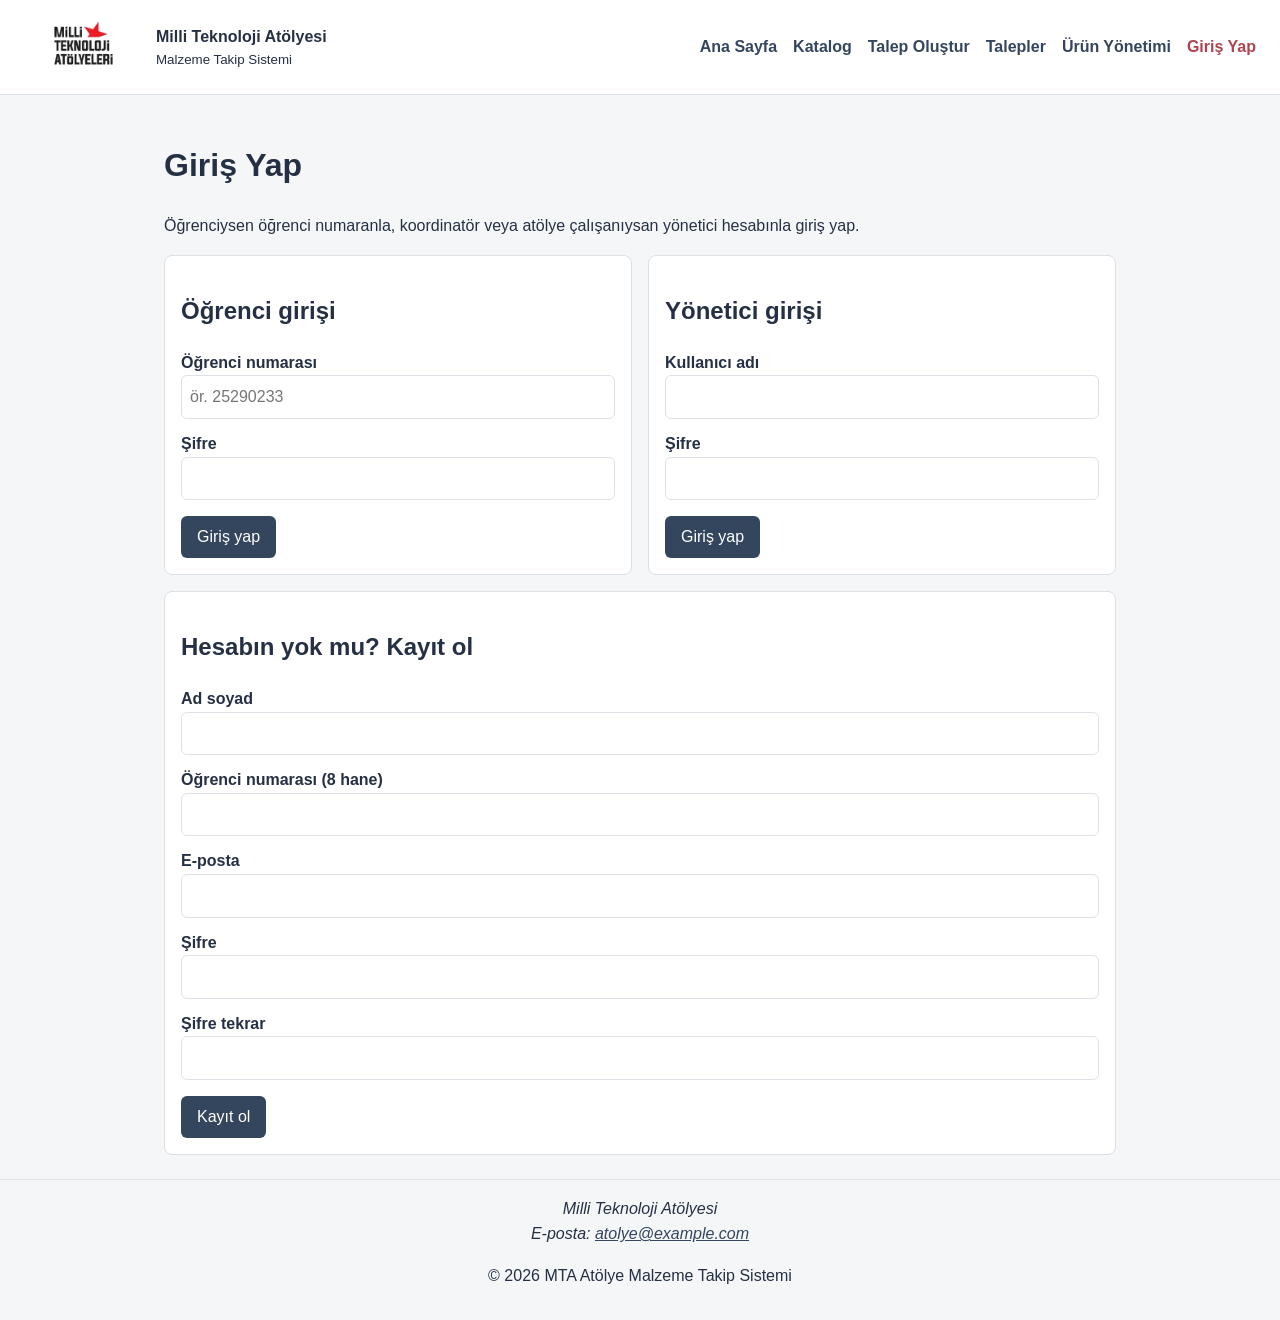
==== giris.html @ 59b04cc8 "Hafta 2: diğer sayfaların HTML iskeletleri, ortak menü, CSS ile düzen ve mobil uyum, menü düğmesi" ====
<!DOCTYPE html>
<html lang="tr">
<head>
  <meta charset="UTF-8">
  <meta name="viewport" content="width=device-width, initial-scale=1.0">
  <title>Giriş Yap | MTA Atölye Malzeme Takip</title>
  <link rel="icon" href="assets/mta-arkaplansiz.png">
  <link rel="stylesheet" href="css/style.css">
</head>
<body>
  <header class="site-header">
    <a href="index.html" class="brand">
      <img src="assets/mta-arkaplansiz.png" alt="Milli Teknoloji Atölyeleri logosu" width="120" height="70">
      <span>
        <strong>Milli Teknoloji Atölyesi</strong>
        <small>Malzeme Takip Sistemi</small>
      </span>
    </a>

    <button type="button" class="menu-toggle" aria-expanded="false" aria-controls="ana-menu">Menü</button>

    <nav aria-label="Ana menü">
      <ul class="menu" id="ana-menu">
        <li><a href="index.html">Ana Sayfa</a></li>
        <li><a href="katalog.html">Katalog</a></li>
        <li><a href="talep.html">Talep Oluştur</a></li>
        <li><a href="talepler.html">Talepler</a></li>
        <li><a href="urun-yonetimi.html">Ürün Yönetimi</a></li>
        <li><a href="giris.html" aria-current="page">Giriş Yap</a></li>
      </ul>
    </nav>
  </header>

  <main>

    <h1>Giriş Yap</h1>
    <p>Öğrenciysen öğrenci numaranla, koordinatör veya atölye çalışanıysan yönetici hesabınla giriş yap.</p>

    <div class="columns">
      <section class="panel">
        <h2>Öğrenci girişi</h2>
        <form>
          <label for="ogrenci-no">Öğrenci numarası</label>
          <input type="text" id="ogrenci-no" name="ogrenciNo" inputmode="numeric" placeholder="ör. 25290233">

          <label for="ogrenci-sifre">Şifre</label>
          <input type="password" id="ogrenci-sifre" name="sifre">

          <button type="submit" class="button">Giriş yap</button>
        </form>
      </section>

      <section class="panel">
        <h2>Yönetici girişi</h2>
        <form>
          <label for="kullanici-adi">Kullanıcı adı</label>
          <input type="text" id="kullanici-adi" name="kullaniciAdi">

          <label for="yonetici-sifre">Şifre</label>
          <input type="password" id="yonetici-sifre" name="sifre">

          <button type="submit" class="button">Giriş yap</button>
        </form>
      </section>
    </div>

    <section class="panel">
      <h2>Hesabın yok mu? Kayıt ol</h2>
      <form>
        <label for="ad-soyad">Ad soyad</label>
        <input type="text" id="ad-soyad" name="adSoyad">

        <label for="kayit-no">Öğrenci numarası (8 hane)</label>
        <input type="text" id="kayit-no" name="ogrenciNo" inputmode="numeric">

        <label for="eposta">E-posta</label>
        <input type="email" id="eposta" name="eposta">

        <label for="kayit-sifre">Şifre</label>
        <input type="password" id="kayit-sifre" name="sifre">

        <label for="kayit-sifre-tekrar">Şifre tekrar</label>
        <input type="password" id="kayit-sifre-tekrar" name="sifreTekrar">

        <button type="submit" class="button">Kayıt ol</button>
      </form>
    </section>
  </main>

  <footer class="site-footer">
    <address>
      Milli Teknoloji Atölyesi<br>
      E-posta: <a href="mailto:atolye@example.com">atolye@example.com</a>
    </address>
    <p>&copy; 2026 MTA Atölye Malzeme Takip Sistemi</p>
  </footer>

  <script src="js/menu.js"></script>
</body>
</html>
---- css/style.css ----
:root {
  --arka-plan: #f5f6f8;
  --yazi: #253044;
  --ana-renk: #34465e;
  --vurgu: #ae454e;
  --yuzey: #ffffff;
  --cizgi: #dce1e8;
}

* {
  box-sizing: border-box;
}

body {
  margin: 0;
  font-family: Arial, Helvetica, sans-serif;
  line-height: 1.6;
  background: var(--arka-plan);
  color: var(--yazi);
}

a {
  color: var(--ana-renk);
}

/* Üst kısım: logo ve menü */
.site-header {
  display: flex;
  justify-content: space-between;
  align-items: center;
  flex-wrap: wrap;
  gap: 16px;
  padding: 12px 24px;
  background: var(--yuzey);
  border-bottom: 1px solid var(--cizgi);
}

.brand {
  display: flex;
  align-items: center;
  gap: 12px;
  color: var(--yazi);
  text-decoration: none;
}

.brand small {
  display: block;
}

.menu {
  display: flex;
  gap: 16px;
  margin: 0;
  padding: 0;
  list-style: none;
}

.menu a {
  font-weight: bold;
  text-decoration: none;
}

.menu a[aria-current="page"] {
  color: var(--vurgu);
}

.menu-toggle {
  display: none;
}

/* Sayfa içeriği */
main {
  max-width: 1000px;
  margin: 0 auto;
  padding: 24px;
}

.eyebrow {
  color: var(--vurgu);
  font-weight: bold;
  text-transform: uppercase;
}

.button,
button {
  padding: 8px 16px;
  border: none;
  border-radius: 6px;
  background: var(--ana-renk);
  color: #ffffff;
  font: inherit;
  text-decoration: none;
  cursor: pointer;
}

.cards {
  display: grid;
  grid-template-columns: repeat(auto-fill, minmax(220px, 1fr));
  gap: 16px;
}

.card,
.panel {
  padding: 16px;
  background: var(--yuzey);
  border: 1px solid var(--cizgi);
  border-radius: 8px;
}

.columns {
  display: flex;
  gap: 16px;
  margin-bottom: 16px;
}

.columns .panel {
  flex: 1;
}

/* Formlar */
form label {
  display: block;
  margin-top: 12px;
  font-weight: bold;
}

form input,
form select,
form textarea {
  width: 100%;
  padding: 8px;
  border: 1px solid var(--cizgi);
  border-radius: 6px;
  font: inherit;
}

form button {
  margin-top: 16px;
}

/* Tablolar */
table {
  width: 100%;
  border-collapse: collapse;
  background: var(--yuzey);
}

th,
td {
  padding: 8px 12px;
  border: 1px solid var(--cizgi);
  text-align: left;
}

td input {
  width: 80px;
}

.site-footer {
  padding: 16px 24px;
  text-align: center;
  border-top: 1px solid var(--cizgi);
}

/* Telefon ve dar ekranlar */
@media (max-width: 700px) {
  .menu-toggle {
    display: block;
  }

  nav {
    width: 100%;
  }

  .menu {
    display: none;
    flex-direction: column;
    gap: 8px;
  }

  .menu.acik {
    display: flex;
  }

  .columns {
    flex-direction: column;
  }

  table {
    display: block;
    overflow-x: auto;
  }
}
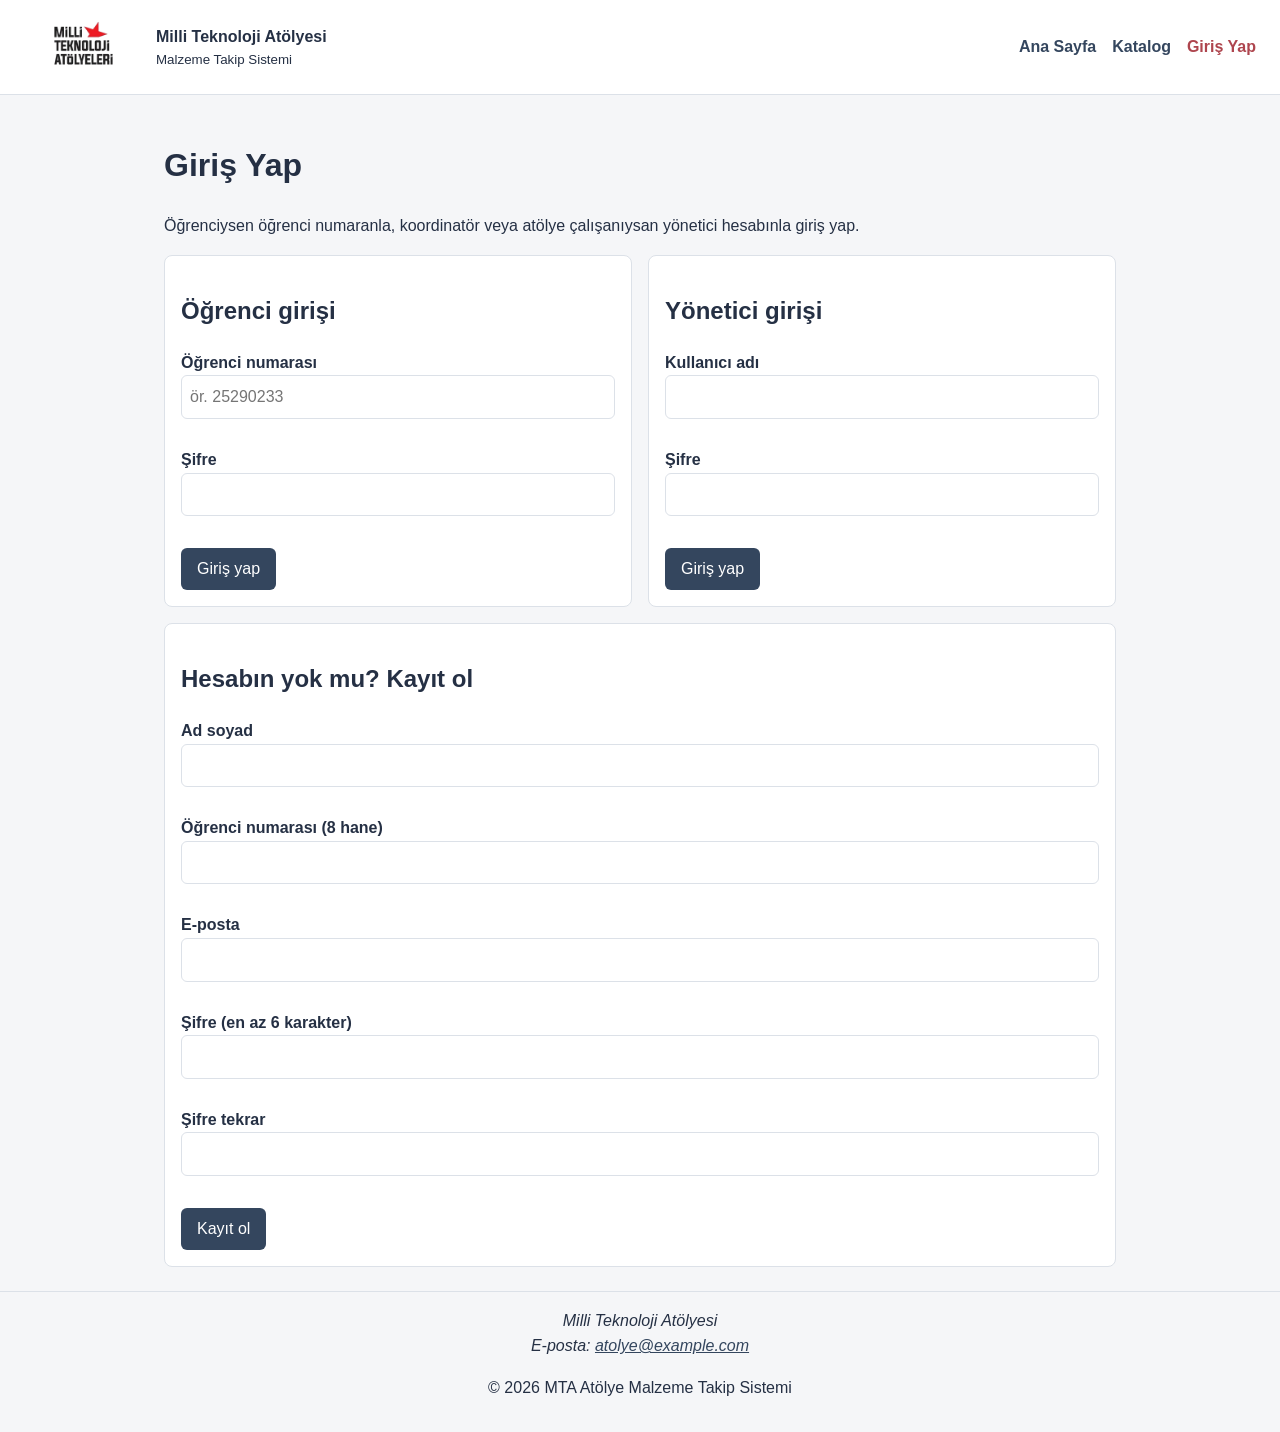
==== commit 3d00c635: "Hafta 4: giriş ve kayıt formlarında JavaScript doğrulama, öğrenci/yönetici girişi, localStorage otur" ====
--- a/giris.html
+++ b/giris.html
@@ -23,10 +23,10 @@
       <ul class="menu" id="ana-menu">
         <li><a href="index.html">Ana Sayfa</a></li>
         <li><a href="katalog.html">Katalog</a></li>
-        <li><a href="talep.html">Talep Oluştur</a></li>
-        <li><a href="talepler.html">Talepler</a></li>
-        <li><a href="urun-yonetimi.html">Ürün Yönetimi</a></li>
-        <li><a href="giris.html" aria-current="page">Giriş Yap</a></li>
+        <li class="sadece-giris"><a href="talep.html">Talep Oluştur</a></li>
+        <li class="sadece-giris"><a href="talepler.html">Talepler</a></li>
+        <li class="sadece-yonetici"><a href="urun-yonetimi.html">Ürün Yönetimi</a></li>
+        <li><a href="giris.html" id="giris-baglantisi" aria-current="page">Giriş Yap</a></li>
       </ul>
     </nav>
   </header>
@@ -36,15 +36,19 @@
     <h1>Giriş Yap</h1>
     <p>Öğrenciysen öğrenci numaranla, koordinatör veya atölye çalışanıysan yönetici hesabınla giriş yap.</p>
 
+    <p class="mesaj" id="giris-durumu" hidden></p>
+
     <div class="columns">
       <section class="panel">
         <h2>Öğrenci girişi</h2>
-        <form>
+        <form id="ogrenci-formu" novalidate>
           <label for="ogrenci-no">Öğrenci numarası</label>
           <input type="text" id="ogrenci-no" name="ogrenciNo" inputmode="numeric" placeholder="ör. 25290233">
+          <small class="hata"></small>
 
           <label for="ogrenci-sifre">Şifre</label>
           <input type="password" id="ogrenci-sifre" name="sifre">
+          <small class="hata"></small>
 
           <button type="submit" class="button">Giriş yap</button>
         </form>
@@ -52,12 +56,14 @@
 
       <section class="panel">
         <h2>Yönetici girişi</h2>
-        <form>
+        <form id="yonetici-formu" novalidate>
           <label for="kullanici-adi">Kullanıcı adı</label>
           <input type="text" id="kullanici-adi" name="kullaniciAdi">
+          <small class="hata"></small>
 
           <label for="yonetici-sifre">Şifre</label>
           <input type="password" id="yonetici-sifre" name="sifre">
+          <small class="hata"></small>
 
           <button type="submit" class="button">Giriş yap</button>
         </form>
@@ -66,21 +72,26 @@
 
     <section class="panel">
       <h2>Hesabın yok mu? Kayıt ol</h2>
-      <form>
+      <form id="kayit-formu" novalidate>
         <label for="ad-soyad">Ad soyad</label>
         <input type="text" id="ad-soyad" name="adSoyad">
+        <small class="hata"></small>
 
         <label for="kayit-no">Öğrenci numarası (8 hane)</label>
         <input type="text" id="kayit-no" name="ogrenciNo" inputmode="numeric">
+        <small class="hata"></small>
 
         <label for="eposta">E-posta</label>
         <input type="email" id="eposta" name="eposta">
+        <small class="hata"></small>
 
-        <label for="kayit-sifre">Şifre</label>
+        <label for="kayit-sifre">Şifre (en az 6 karakter)</label>
         <input type="password" id="kayit-sifre" name="sifre">
+        <small class="hata"></small>
 
         <label for="kayit-sifre-tekrar">Şifre tekrar</label>
         <input type="password" id="kayit-sifre-tekrar" name="sifreTekrar">
+        <small class="hata"></small>
 
         <button type="submit" class="button">Kayıt ol</button>
       </form>
@@ -96,5 +107,7 @@
   </footer>
 
   <script src="js/menu.js"></script>
+  <script src="js/oturum.js"></script>
+  <script src="js/giris.js"></script>
 </body>
 </html>
--- a/css/style.css
+++ b/css/style.css
@@ -162,6 +162,51 @@
   border-top: 1px solid var(--cizgi);
 }
 
+/* Katalog: stok bilgisi ve ürün detay penceresi */
+.stok-yok {
+  color: var(--vurgu);
+  font-weight: bold;
+}
+
+.mesaj {
+  padding: 16px;
+  background: var(--yuzey);
+  border: 1px dashed var(--cizgi);
+  border-radius: 8px;
+}
+
+dialog {
+  width: 90%;
+  max-width: 480px;
+  padding: 24px;
+  border: 1px solid var(--cizgi);
+  border-radius: 8px;
+}
+
+dialog::backdrop {
+  background: rgba(37, 48, 68, 0.6);
+}
+
+dt {
+  margin-top: 8px;
+  font-weight: bold;
+}
+
+dd {
+  margin: 0;
+}
+
+/* Formlar: hata mesajları */
+.hata {
+  display: block;
+  min-height: 1.2em;
+  color: var(--vurgu);
+}
+
+input[aria-invalid="true"] {
+  border-color: var(--vurgu);
+}
+
 /* Telefon ve dar ekranlar */
 @media (max-width: 700px) {
   .menu-toggle {
